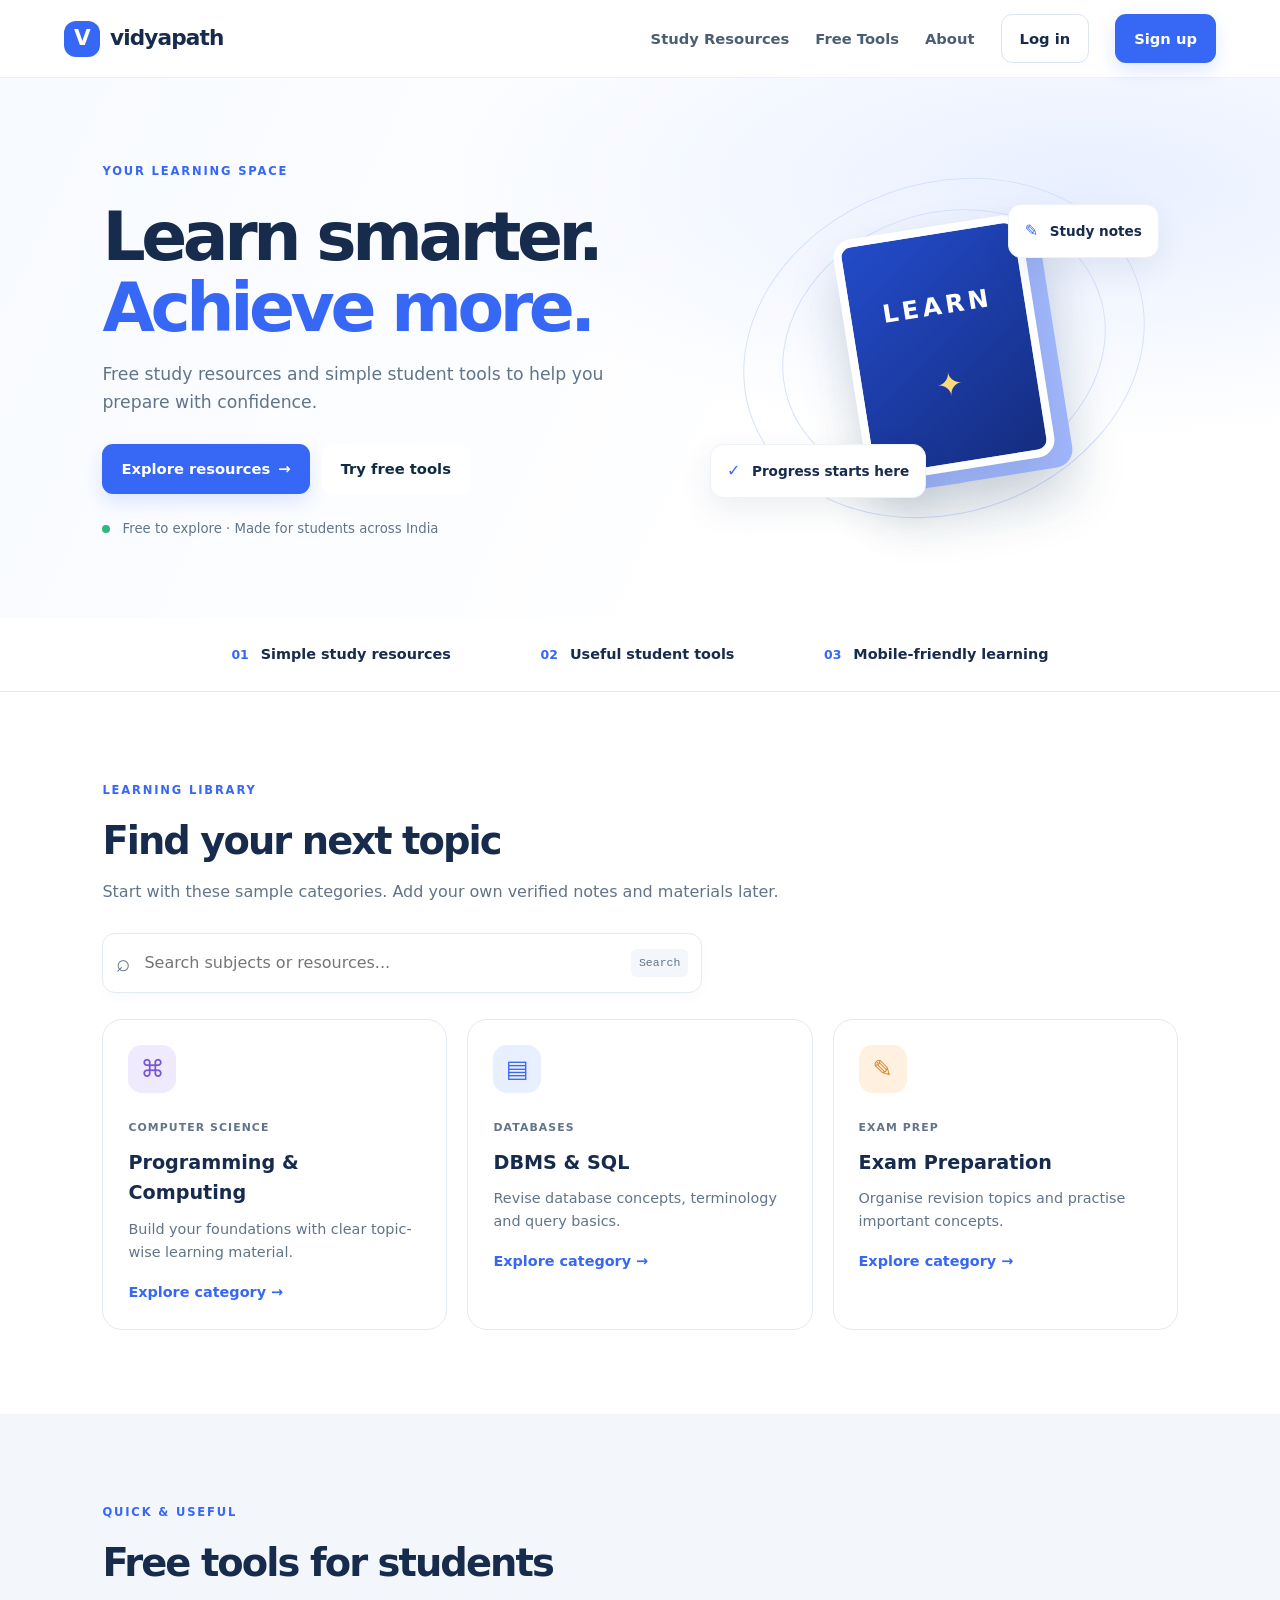
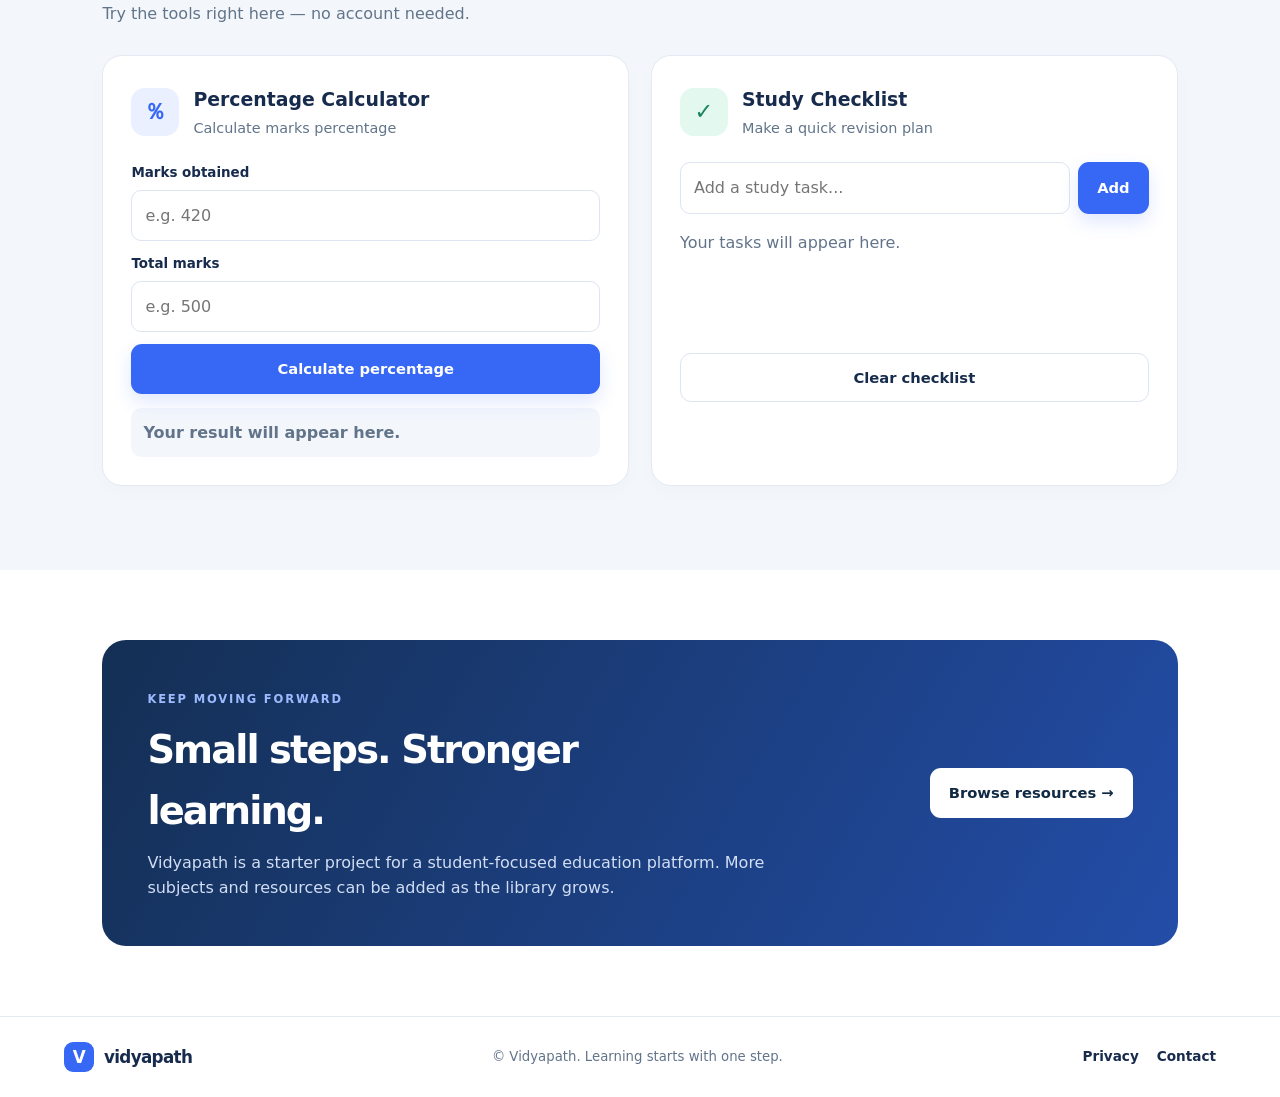
==== index.html @ 681edafb "Add files via upload" ====
<!doctype html>
<html lang="en">
<head>
  <meta charset="utf-8">
  <meta name="viewport" content="width=device-width, initial-scale=1">
  <meta name="description" content="Vidyapath is a free learning hub with study notes, exam resources and useful student tools.">
  <meta name="theme-color" content="#102a43">
  <title>Vidyapath — Learn Better, Every Day</title>
  <link rel="stylesheet" href="style.css">
  <link rel="sitemap" type="application/xml" href="sitemap.xml">
</head>
<body>
  <header class="site-header">
    <a class="brand" href="#" aria-label="Vidyapath home"><span class="brand-mark">V</span><span>vidyapath</span></a>
    <button class="menu-toggle" id="menuToggle" aria-label="Open menu">☰</button>
    <nav id="mainNav">
      <a href="#resources">Study Resources</a>
      <a href="#tools">Free Tools</a>
      <a href="#about">About</a>
      <button class="btn btn-outline" id="loginBtn">Log in</button>
      <button class="btn btn-primary" id="signupBtn">Sign up</button>
    </nav>
  </header>

  <main>
    <section class="hero">
      <div class="hero-copy">
        <span class="eyebrow">YOUR LEARNING SPACE</span>
        <h1>Learn smarter.<br><span>Achieve more.</span></h1>
        <p>Free study resources and simple student tools to help you prepare with confidence.</p>
        <div class="hero-actions">
          <a class="btn btn-primary" href="#resources">Explore resources <span aria-hidden="true">→</span></a>
          <a class="btn btn-light" href="#tools">Try free tools</a>
        </div>
        <div class="hero-note"><span class="dot"></span> Free to explore · Made for students across India</div>
      </div>
      <div class="hero-art" aria-hidden="true">
        <div class="art-orbit orbit-one"></div><div class="art-orbit orbit-two"></div>
        <div class="book book-back"></div><div class="book book-front"><span>LEARN</span><b>✦</b></div>
        <div class="floating-card card-top">✎ <span>Study notes</span></div>
        <div class="floating-card card-bottom">✓ <span>Progress starts here</span></div>
      </div>
    </section>

    <section class="trust-strip" aria-label="Website benefits">
      <div><strong>01</strong><span>Simple study resources</span></div>
      <div><strong>02</strong><span>Useful student tools</span></div>
      <div><strong>03</strong><span>Mobile-friendly learning</span></div>
    </section>

    <section class="section" id="resources">
      <div class="section-heading">
        <div><span class="eyebrow">LEARNING LIBRARY</span><h2>Find your next topic</h2><p>Start with these sample categories. Add your own verified notes and materials later.</p></div>
      </div>
      <label class="search-box"><span aria-hidden="true">⌕</span><input id="resourceSearch" type="search" placeholder="Search subjects or resources..." aria-label="Search resources"><kbd>Search</kbd></label>
      <div class="resource-grid" id="resourceGrid">
        <article class="resource-card" data-search="computer science programming coding notes">
          <div class="resource-icon purple">⌘</div><span class="card-tag">COMPUTER SCIENCE</span><h3>Programming & Computing</h3><p>Build your foundations with clear topic-wise learning material.</p><a href="#about" class="text-link">Explore category →</a>
        </article>
        <article class="resource-card" data-search="database dbms sql notes">
          <div class="resource-icon blue">▤</div><span class="card-tag">DATABASES</span><h3>DBMS & SQL</h3><p>Revise database concepts, terminology and query basics.</p><a href="#about" class="text-link">Explore category →</a>
        </article>
        <article class="resource-card" data-search="exam preparation revision questions">
          <div class="resource-icon orange">✎</div><span class="card-tag">EXAM PREP</span><h3>Exam Preparation</h3><p>Organise revision topics and practise important concepts.</p><a href="#about" class="text-link">Explore category →</a>
        </article>
      </div>
      <p class="empty-state" id="emptyState" hidden>No matching categories. Try another search.</p>
    </section>

    <section class="tools-section" id="tools">
      <div class="section-heading">
        <div><span class="eyebrow">QUICK & USEFUL</span><h2>Free tools for students</h2><p>Try the tools right here — no account needed.</p></div>
      </div>
      <div class="tools-grid">
        <article class="tool-card">
          <div class="tool-heading"><div class="tool-icon">％</div><div><h3>Percentage Calculator</h3><p>Calculate marks percentage</p></div></div>
          <label for="marksObtained">Marks obtained</label><input id="marksObtained" type="number" min="0" placeholder="e.g. 420">
          <label for="totalMarks">Total marks</label><input id="totalMarks" type="number" min="1" placeholder="e.g. 500">
          <button class="btn btn-primary full" id="calcPercentage">Calculate percentage</button>
          <div class="result" id="percentageResult" aria-live="polite">Your result will appear here.</div>
        </article>
        <article class="tool-card">
          <div class="tool-heading"><div class="tool-icon green">✓</div><div><h3>Study Checklist</h3><p>Make a quick revision plan</p></div></div>
          <form id="taskForm" class="task-form"><input id="taskInput" type="text" maxlength="100" placeholder="Add a study task..." aria-label="Study task"><button class="btn btn-primary" type="submit">Add</button></form>
          <ul id="taskList" class="task-list"><li class="muted-task">Your tasks will appear here.</li></ul>
          <button class="btn btn-outline full" id="clearTasks">Clear checklist</button>
        </article>
      </div>
    </section>

    <section class="cta-section" id="about">
      <div><span class="eyebrow">KEEP MOVING FORWARD</span><h2>Small steps. Stronger learning.</h2><p>Vidyapath is a starter project for a student-focused education platform. More subjects and resources can be added as the library grows.</p></div>
      <a class="btn btn-light" href="#resources">Browse resources →</a>
    </section>
  </main>

  <footer class="site-footer">
    <a class="brand footer-brand" href="#"><span class="brand-mark">V</span><span>vidyapath</span></a>
    <p>© <span id="year"></span> Vidyapath. Learning starts with one step.</p>
    <div><a href="privacy.html">Privacy</a><a href="contact.html">Contact</a></div>
  </footer>

  <dialog id="authDialog" class="auth-dialog">
    <form method="dialog" class="dialog-close"><button aria-label="Close dialog">×</button></form>
    <span class="eyebrow">VIDYAPATH ACCOUNT</span><h2 id="authTitle">Welcome back</h2>
    <p id="authMessage">Account login is not connected yet.</p>
    <p class="dialog-note">This starter version does not collect or store passwords. Before launching real accounts, connect a secure authentication provider such as Supabase and configure access rules.</p>
    <button class="btn btn-primary full" id="dialogOk">Got it</button>
  </dialog>
  <script src="script.js"></script>
</body>
</html>
---- style.css ----
:root{--navy:#102a43;--ink:#172b4d;--muted:#62748a;--blue:#3767f5;--pale:#f3f7fc;--line:#e3eaf3;--white:#fff;--radius:20px}*{box-sizing:border-box}html{scroll-behavior:smooth}body{margin:0;font-family:Inter,ui-sans-serif,system-ui,-apple-system,"Segoe UI",sans-serif;color:var(--ink);background:#fff;line-height:1.6}a{color:inherit;text-decoration:none}.site-header{height:78px;padding:0 max(5vw,22px);display:flex;align-items:center;justify-content:space-between;border-bottom:1px solid #edf1f6;background:#fff;position:sticky;top:0;z-index:10}.brand{display:flex;align-items:center;gap:10px;font-weight:850;font-size:1.35rem;letter-spacing:-.04em}.brand-mark{width:36px;height:36px;border-radius:12px;background:var(--blue);color:#fff;display:grid;place-items:center;font-weight:900}nav{display:flex;align-items:center;gap:26px;font-size:.92rem;font-weight:650}nav>a{color:#4b5e75}nav>a:hover,.site-footer a:hover{color:var(--blue)}.btn{display:inline-flex;align-items:center;justify-content:center;gap:8px;border:1px solid transparent;border-radius:11px;padding:12px 18px;font:inherit;font-size:.92rem;font-weight:750;cursor:pointer;transition:transform .18s,box-shadow .18s}.btn:hover{transform:translateY(-1px)}.btn-primary{background:var(--blue);color:#fff;box-shadow:0 8px 18px #3767f526}.btn-outline{border-color:#dce5f0;background:#fff;color:var(--ink)}.btn-light{background:#fff;color:var(--navy)}.full{width:100%;margin-top:12px}.menu-toggle{display:none;border:0;background:transparent;font-size:1.5rem}.hero{min-height:540px;padding:72px max(8vw,24px);display:grid;grid-template-columns:1.1fr .9fr;align-items:center;gap:36px;background:radial-gradient(ellipse at 85% 20%,#e8efff 0,transparent 42%),linear-gradient(115deg,#f7faff,#fff 65%);overflow:hidden}.eyebrow{font-size:.72rem;letter-spacing:.16em;font-weight:850;color:var(--blue)}h1,h2,h3,p{margin-top:0}h1{font-size:clamp(2.8rem,5.3vw,4.65rem);line-height:1.05;letter-spacing:-.065em;margin:18px 0}.hero h1 span{color:var(--blue)}.hero-copy>p{font-size:1.08rem;color:var(--muted);max-width:510px}.hero-actions{display:flex;gap:12px;flex-wrap:wrap;margin-top:28px}.hero-note{font-size:.83rem;color:var(--muted);margin-top:24px}.dot{display:inline-block;width:8px;height:8px;border-radius:50%;background:#2eb67d;margin-right:8px}.hero-art{height:360px;position:relative;display:grid;place-items:center}.art-orbit{position:absolute;border:1px solid #d6e1ff;border-radius:50%;transform:rotate(-20deg)}.orbit-one{width:330px;height:270px}.orbit-two{width:410px;height:330px}.book{position:absolute;border-radius:18px;box-shadow:0 28px 55px #18375b24;transform:rotate(-9deg)}.book-back{width:190px;height:245px;background:#a5baff;margin:20px 0 0 36px}.book-front{width:190px;height:245px;background:linear-gradient(145deg,#234bca,#152d80);border:8px solid #fff;color:white;display:flex;flex-direction:column;align-items:center;justify-content:center;gap:35px}.book-front span{font-size:1.55rem;letter-spacing:.15em;font-weight:900}.book-front b{font-size:2rem;color:#ffda78}.floating-card{position:absolute;background:#fff;border:1px solid #edf1f8;box-shadow:0 12px 32px #16325214;padding:13px 16px;border-radius:13px;font-weight:850;color:var(--blue)}.floating-card span{color:var(--ink);font-size:.85rem;margin-left:6px}.card-top{top:36px;right:4%}.card-bottom{bottom:30px;left:0}.trust-strip{display:flex;justify-content:center;gap:clamp(25px,7vw,100px);padding:25px 20px;border-bottom:1px solid var(--line);flex-wrap:wrap}.trust-strip div{display:flex;align-items:center;gap:12px}.trust-strip strong{color:var(--blue);font-size:.78rem}.trust-strip span{font-weight:700;font-size:.9rem}.section,.tools-section{padding:84px max(8vw,24px)}.section-heading{display:flex;align-items:end;justify-content:space-between;margin-bottom:28px}.section h2,.tools-section h2,.cta-section h2{font-size:clamp(1.8rem,3vw,2.5rem);letter-spacing:-.05em;margin:8px 0}.section-heading p{color:var(--muted);margin-bottom:0}.search-box{max-width:600px;display:flex;align-items:center;gap:12px;border:1px solid var(--line);padding:10px 13px;border-radius:13px;margin-bottom:26px;box-shadow:0 4px 14px #102a4306}.search-box>span{font-size:1.5rem;color:var(--muted)}.search-box input{border:0;outline:0;flex:1;min-width:0;font:inherit}.search-box kbd{font-size:.72rem;background:var(--pale);padding:5px 8px;border-radius:6px;color:var(--muted)}.resource-grid{display:grid;grid-template-columns:repeat(3,1fr);gap:20px}.resource-card,.tool-card{border:1px solid var(--line);border-radius:var(--radius);padding:25px;background:#fff;transition:transform .2s,box-shadow .2s}.resource-card:hover{transform:translateY(-4px);box-shadow:0 16px 35px #102a430d}.resource-icon{height:48px;width:48px;border-radius:14px;display:grid;place-items:center;font-size:1.5rem;margin-bottom:20px}.purple{background:#f0eaff;color:#7554d8}.blue{background:#e8efff;color:#3767f5}.orange{background:#fff0df;color:#dc842c}.card-tag{font-size:.68rem;letter-spacing:.1em;color:var(--muted);font-weight:850}.resource-card h3{font-size:1.2rem;margin:9px 0}.resource-card p,.tool-heading p{font-size:.9rem;color:var(--muted)}.text-link{font-weight:800;font-size:.9rem;color:var(--blue)}.empty-state{color:var(--muted)}.tools-section{background:var(--pale)}.tools-grid{display:grid;grid-template-columns:repeat(2,minmax(0,1fr));gap:22px}.tool-card{padding:28px;box-shadow:0 5px 20px #102a4305}.tool-heading{display:flex;gap:14px;align-items:center;margin-bottom:22px}.tool-icon{width:48px;height:48px;border-radius:14px;background:#eaf0ff;color:var(--blue);display:grid;place-items:center;font-size:1.4rem;font-weight:900}.tool-icon.green{background:#e3f8ef;color:#18865a}.tool-heading h3{margin:0;font-size:1.18rem}.tool-heading p{margin:3px 0 0}.tool-card label{display:block;font-size:.84rem;font-weight:750;margin:12px 0 6px}.tool-card input{width:100%;border:1px solid #dce5f0;border-radius:10px;padding:12px 13px;font:inherit;outline-color:var(--blue);background:#fff}.result{margin-top:14px;border-radius:10px;background:var(--pale);padding:12px;color:var(--muted);font-weight:700;min-height:46px}.task-form{display:flex;gap:8px}.task-form input{min-width:0}.task-list{padding-left:20px;min-height:95px}.task-list li{margin:8px 0;overflow-wrap:anywhere}.task-list input{width:auto;margin-right:8px}.muted-task{color:var(--muted);list-style:none;margin-left:-20px!important}.cta-section{margin:70px max(8vw,24px);padding:45px;display:flex;align-items:center;justify-content:space-between;gap:25px;border-radius:24px;background:linear-gradient(120deg,#142f54,#234da8);color:#fff}.cta-section .eyebrow{color:#9ebaff}.cta-section h2{max-width:560px}.cta-section p{color:#d1def4;max-width:640px;margin-bottom:0}.site-footer{border-top:1px solid var(--line);padding:25px max(5vw,22px);display:flex;align-items:center;justify-content:space-between;gap:18px;flex-wrap:wrap}.footer-brand{font-size:1.05rem}.footer-brand .brand-mark{width:30px;height:30px;border-radius:9px}.site-footer p{margin:0;color:var(--muted);font-size:.83rem}.site-footer>div{display:flex;gap:18px;font-size:.85rem;font-weight:700}.auth-dialog{border:0;border-radius:20px;padding:32px;max-width:440px;width:calc(100% - 32px);box-shadow:0 25px 80px #0b1c3590}.auth-dialog::backdrop{background:#0c1b32a8}.auth-dialog h2{margin:8px 0}.auth-dialog p{color:var(--muted)}.dialog-note{font-size:.83rem;background:var(--pale);padding:12px;border-radius:10px}.dialog-close{display:flex;justify-content:flex-end}.dialog-close button{border:0;background:transparent;font-size:1.7rem;cursor:pointer}.menu-toggle{color:var(--ink)}@media(max-width:850px){.hero{grid-template-columns:1fr;padding-top:60px}.hero-art{height:300px}.resource-grid{grid-template-columns:1fr 1fr}nav{gap:14px}.section,.tools-section{padding:65px 24px}}@media(max-width:620px){.site-header{height:68px}.menu-toggle{display:block}nav{display:none;position:absolute;top:67px;left:0;right:0;padding:20px 24px;background:#fff;border-bottom:1px solid var(--line);flex-direction:column;align-items:stretch;gap:16px}nav.open{display:flex}nav .btn{width:100%}.hero{padding:50px 24px 30px;gap:0}.hero-art{transform:scale(.88);margin:-5px -20px}.trust-strip{justify-content:flex-start;padding:22px 24px;gap:16px;flex-direction:column}.section,.tools-section{padding:56px 20px}.section-heading{align-items:flex-start}.resource-grid,.tools-grid{grid-template-columns:1fr}.cta-section{margin:40px 20px;padding:30px 24px;align-items:flex-start;flex-direction:column}.site-footer{align-items:flex-start;flex-direction:column}.hero-actions .btn{flex:1}.floating-card{font-size:.9rem}.floating-card span{font-size:.75rem}}
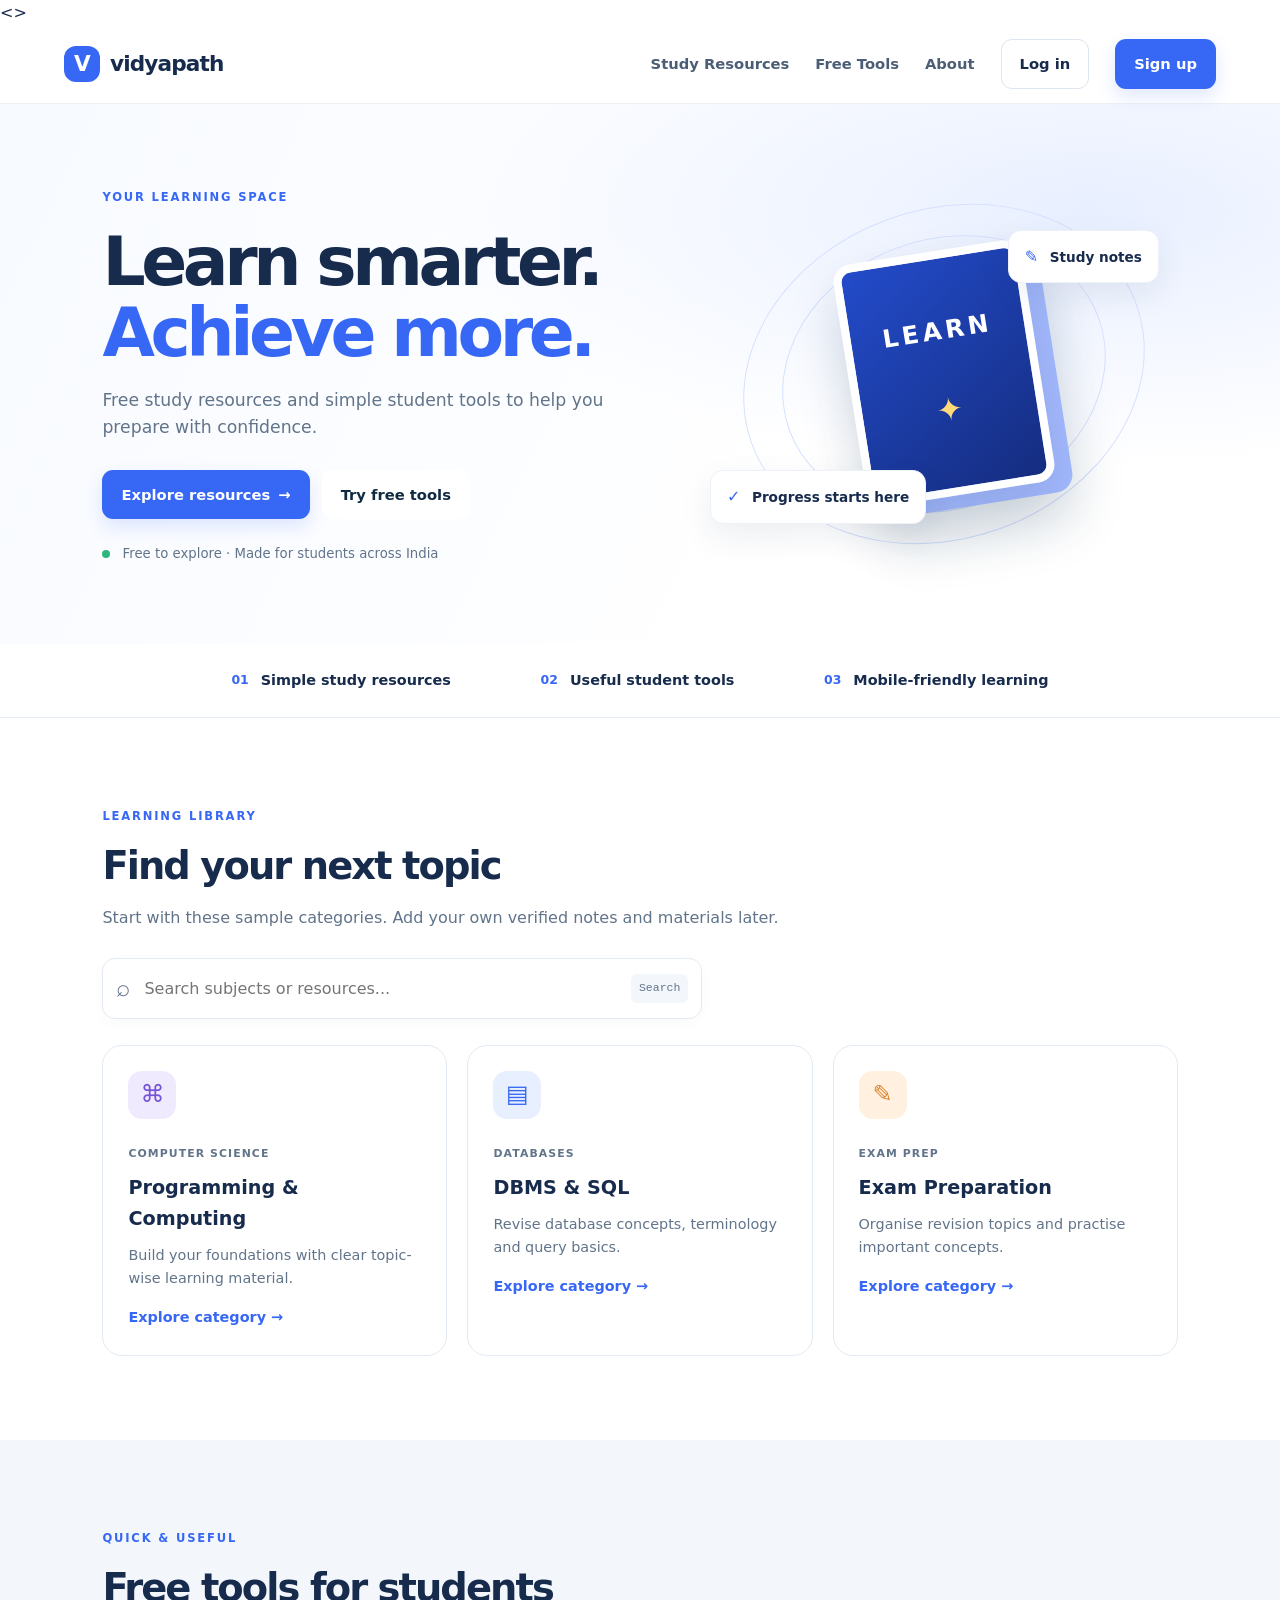
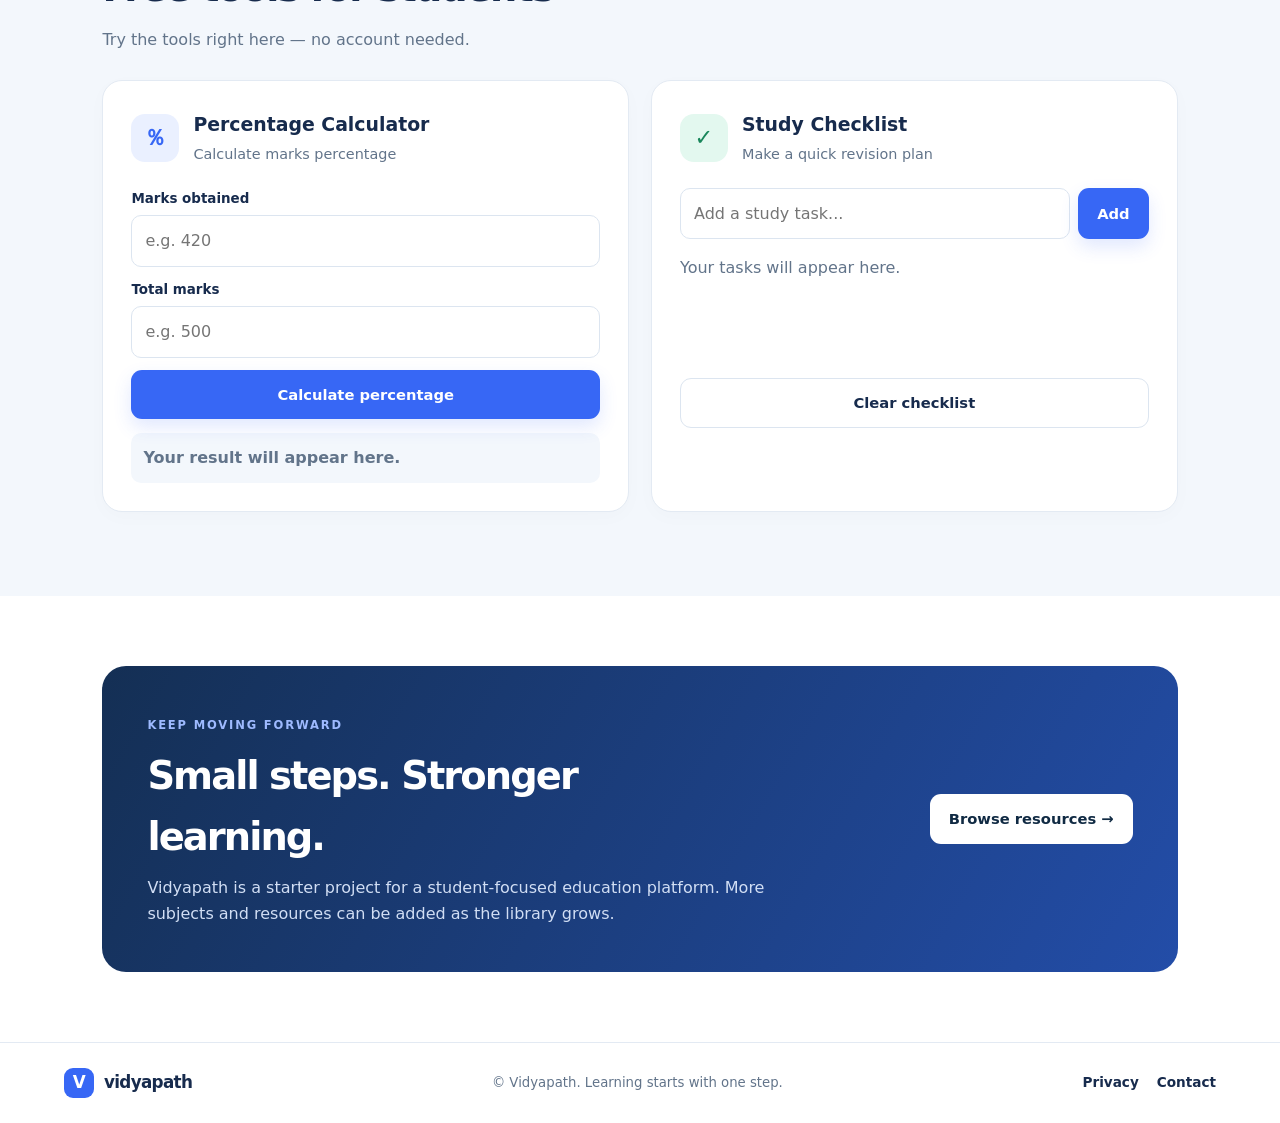
==== commit 7abed9a2: "Fix HTML meta tag for Google site verification" ====
--- a/index.html
+++ b/index.html
@@ -1,6 +1,6 @@
 <!doctype html>
 <html lang="en">
-<head>
+<<meta name="google-site-verification" content="kHKvYNDsF1lqmffE8UTTOfIjDTaZlQXY03KWS8fsTAI" />>
   <meta charset="utf-8">
   <meta name="viewport" content="width=device-width, initial-scale=1">
   <meta name="description" content="Vidyapath is a free learning hub with study notes, exam resources and useful student tools.">
@@ -109,4 +109,4 @@
   </dialog>
   <script src="script.js"></script>
 </body>
-</html>+</html>
